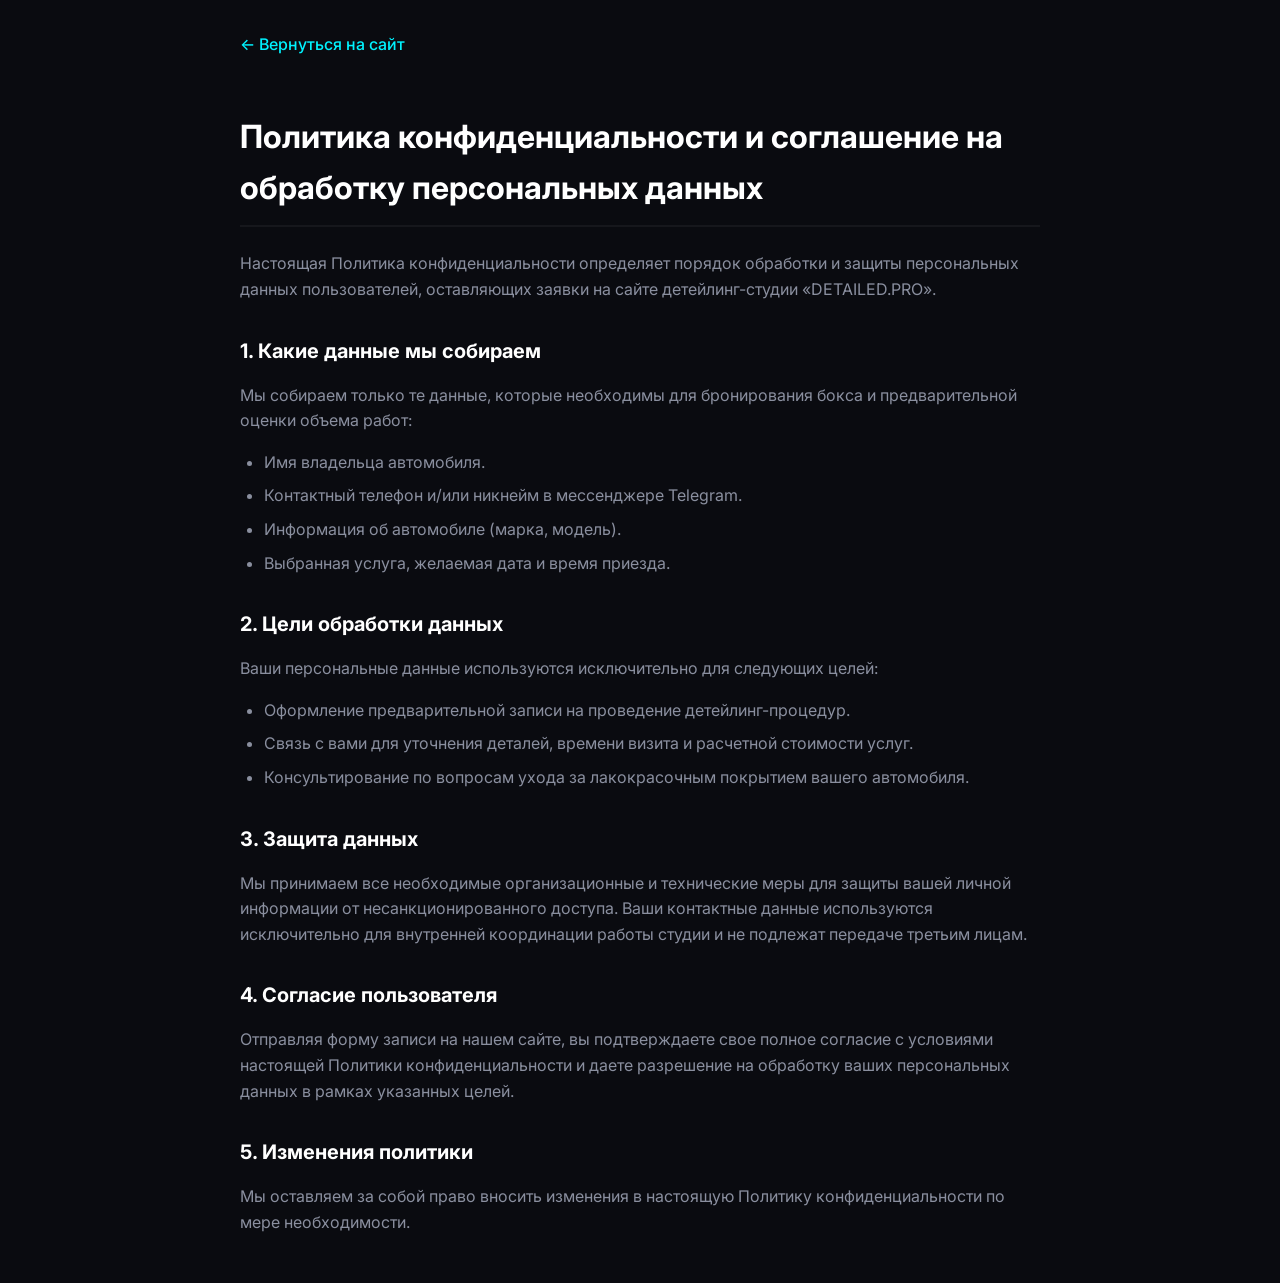
==== privacy.html @ 7150f1df "Initial commit: Premium landing page and deployment script" ====
<!DOCTYPE html>
<html lang="ru">
<head>
    <meta charset="UTF-8">
    <meta name="viewport" content="width=device-width, initial-scale=1.0">
    <title>Политика конфиденциальности — DETAILED.PRO</title>
    <link href="https://fonts.googleapis.com/css2?family=Inter:wght@400;500;600;700&display=swap" rel="stylesheet">
    <style>
        body {
            font-family: 'Inter', sans-serif;
            line-height: 1.6;
            color: #8a8f9f;
            max-width: 800px;
            margin: 0 auto;
            padding: 2rem 1.5rem;
            background-color: #0a0b10;
        }
        h1 {
            color: #ffffff;
            font-size: 2rem;
            margin-bottom: 1.5rem;
            border-bottom: 2px solid rgba(255, 255, 255, 0.05);
            padding-bottom: 0.75rem;
        }
        h2 {
            color: #ffffff;
            font-size: 1.25rem;
            margin-top: 2rem;
            margin-bottom: 1rem;
        }
        p {
            margin-bottom: 1rem;
        }
        .back-link {
            display: inline-block;
            margin-bottom: 2rem;
            color: #00f2fe;
            text-decoration: none;
            font-weight: 500;
        }
        .back-link:hover {
            text-decoration: underline;
        }
        ul {
            margin-bottom: 1rem;
            padding-left: 1.5rem;
        }
        li {
            margin-bottom: 0.5rem;
        }
    </style>
</head>
<body>
    <a href="index.html" class="back-link">&larr; Вернуться на сайт</a>
    <h1>Политика конфиденциальности и соглашение на обработку персональных данных</h1>
    
    <p>Настоящая Политика конфиденциальности определяет порядок обработки и защиты персональных данных пользователей, оставляющих заявки на сайте детейлинг-студии «DETAILED.PRO».</p>
    
    <h2>1. Какие данные мы собираем</h2>
    <p>Мы собираем только те данные, которые необходимы для бронирования бокса и предварительной оценки объема работ:</p>
    <ul>
        <li>Имя владельца автомобиля.</li>
        <li>Контактный телефон и/или никнейм в мессенджере Telegram.</li>
        <li>Информация об автомобиле (марка, модель).</li>
        <li>Выбранная услуга, желаемая дата и время приезда.</li>
    </ul>

    <h2>2. Цели обработки данных</h2>
    <p>Ваши персональные данные используются исключительно для следующих целей:</p>
    <ul>
        <li>Оформление предварительной записи на проведение детейлинг-процедур.</li>
        <li>Связь с вами для уточнения деталей, времени визита и расчетной стоимости услуг.</li>
        <li>Консультирование по вопросам ухода за лакокрасочным покрытием вашего автомобиля.</li>
    </ul>

    <h2>3. Защита данных</h2>
    <p>Мы принимаем все необходимые организационные и технические меры для защиты вашей личной информации от несанкционированного доступа. Ваши контактные данные используются исключительно для внутренней координации работы студии и не подлежат передаче третьим лицам.</p>

    <h2>4. Согласие пользователя</h2>
    <p>Отправляя форму записи на нашем сайте, вы подтверждаете свое полное согласие с условиями настоящей Политики конфиденциальности и даете разрешение на обработку ваших персональных данных в рамках указанных целей.</p>

    <h2>5. Изменения политики</h2>
    <p>Мы оставляем за собой право вносить изменения в настоящую Политику конфиденциальности по мере необходимости.</p>
</body>
</html>
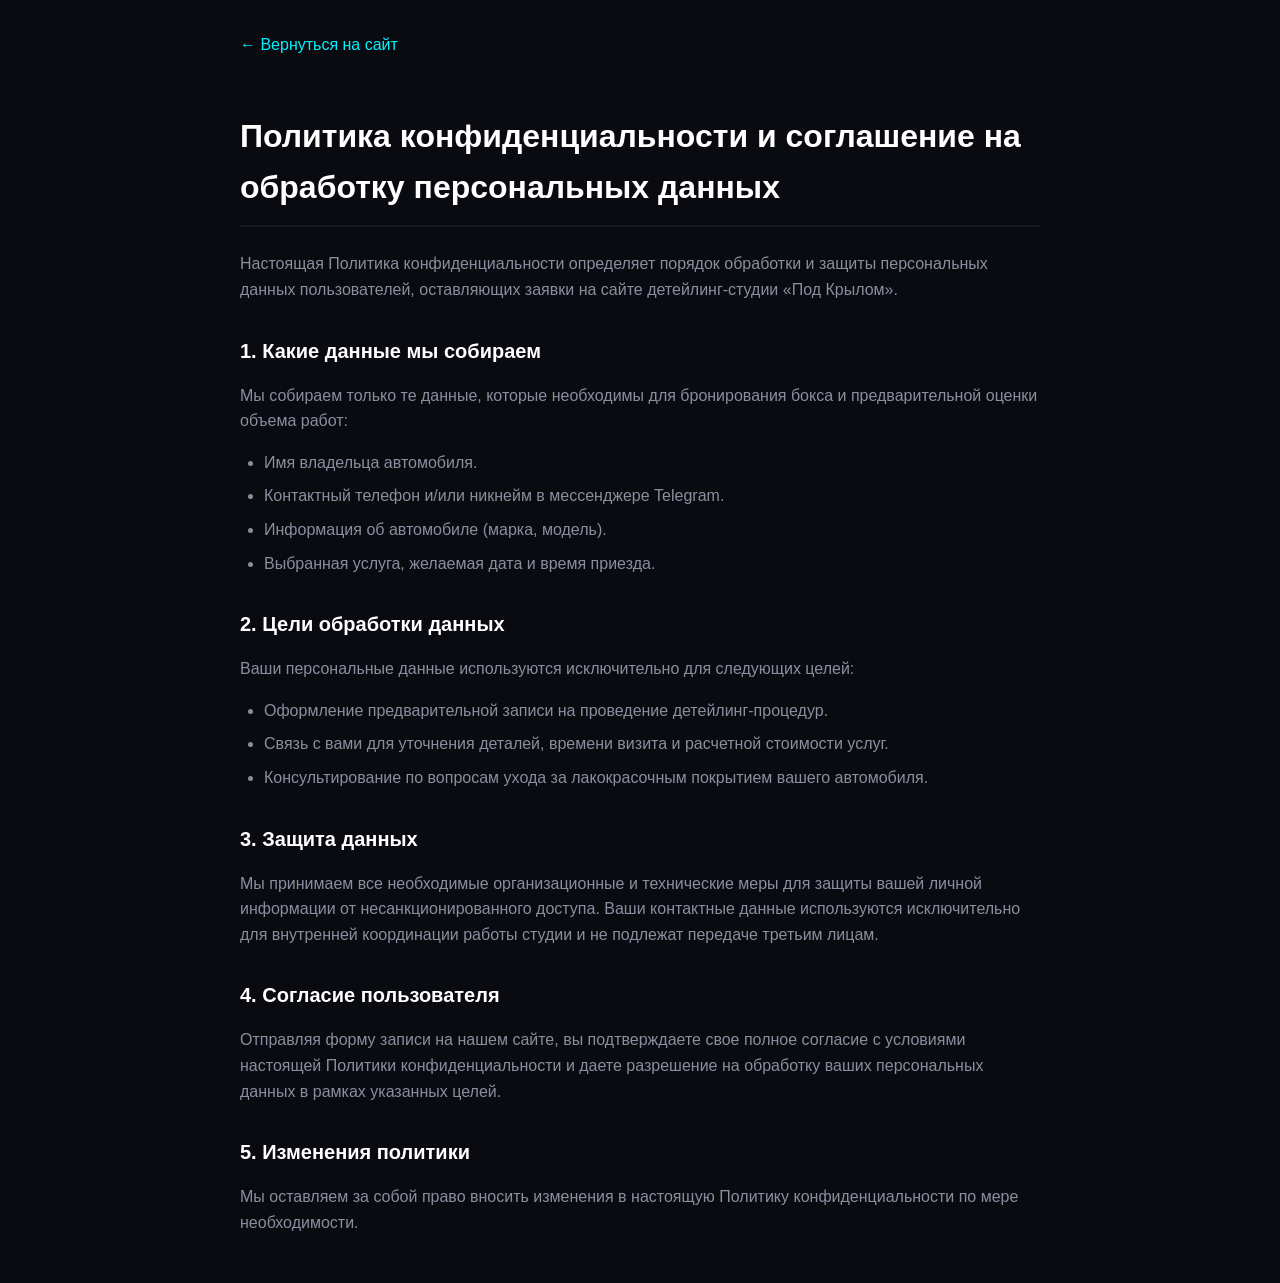
==== commit 8fd903b5: "Deploy updated detailing landing" ====
--- a/privacy.html
+++ b/privacy.html
@@ -3,11 +3,10 @@
 <head>
     <meta charset="UTF-8">
     <meta name="viewport" content="width=device-width, initial-scale=1.0">
-    <title>Политика конфиденциальности — DETAILED.PRO</title>
-    <link href="https://fonts.googleapis.com/css2?family=Inter:wght@400;500;600;700&display=swap" rel="stylesheet">
+    <title>Политика конфиденциальности — Под Крылом</title>
     <style>
         body {
-            font-family: 'Inter', sans-serif;
+            font-family: Inter, -apple-system, BlinkMacSystemFont, "Segoe UI", sans-serif;
             line-height: 1.6;
             color: #8a8f9f;
             max-width: 800px;
@@ -54,7 +53,7 @@
     <a href="index.html" class="back-link">&larr; Вернуться на сайт</a>
     <h1>Политика конфиденциальности и соглашение на обработку персональных данных</h1>
     
-    <p>Настоящая Политика конфиденциальности определяет порядок обработки и защиты персональных данных пользователей, оставляющих заявки на сайте детейлинг-студии «DETAILED.PRO».</p>
+    <p>Настоящая Политика конфиденциальности определяет порядок обработки и защиты персональных данных пользователей, оставляющих заявки на сайте детейлинг-студии «Под Крылом».</p>
     
     <h2>1. Какие данные мы собираем</h2>
     <p>Мы собираем только те данные, которые необходимы для бронирования бокса и предварительной оценки объема работ:</p>
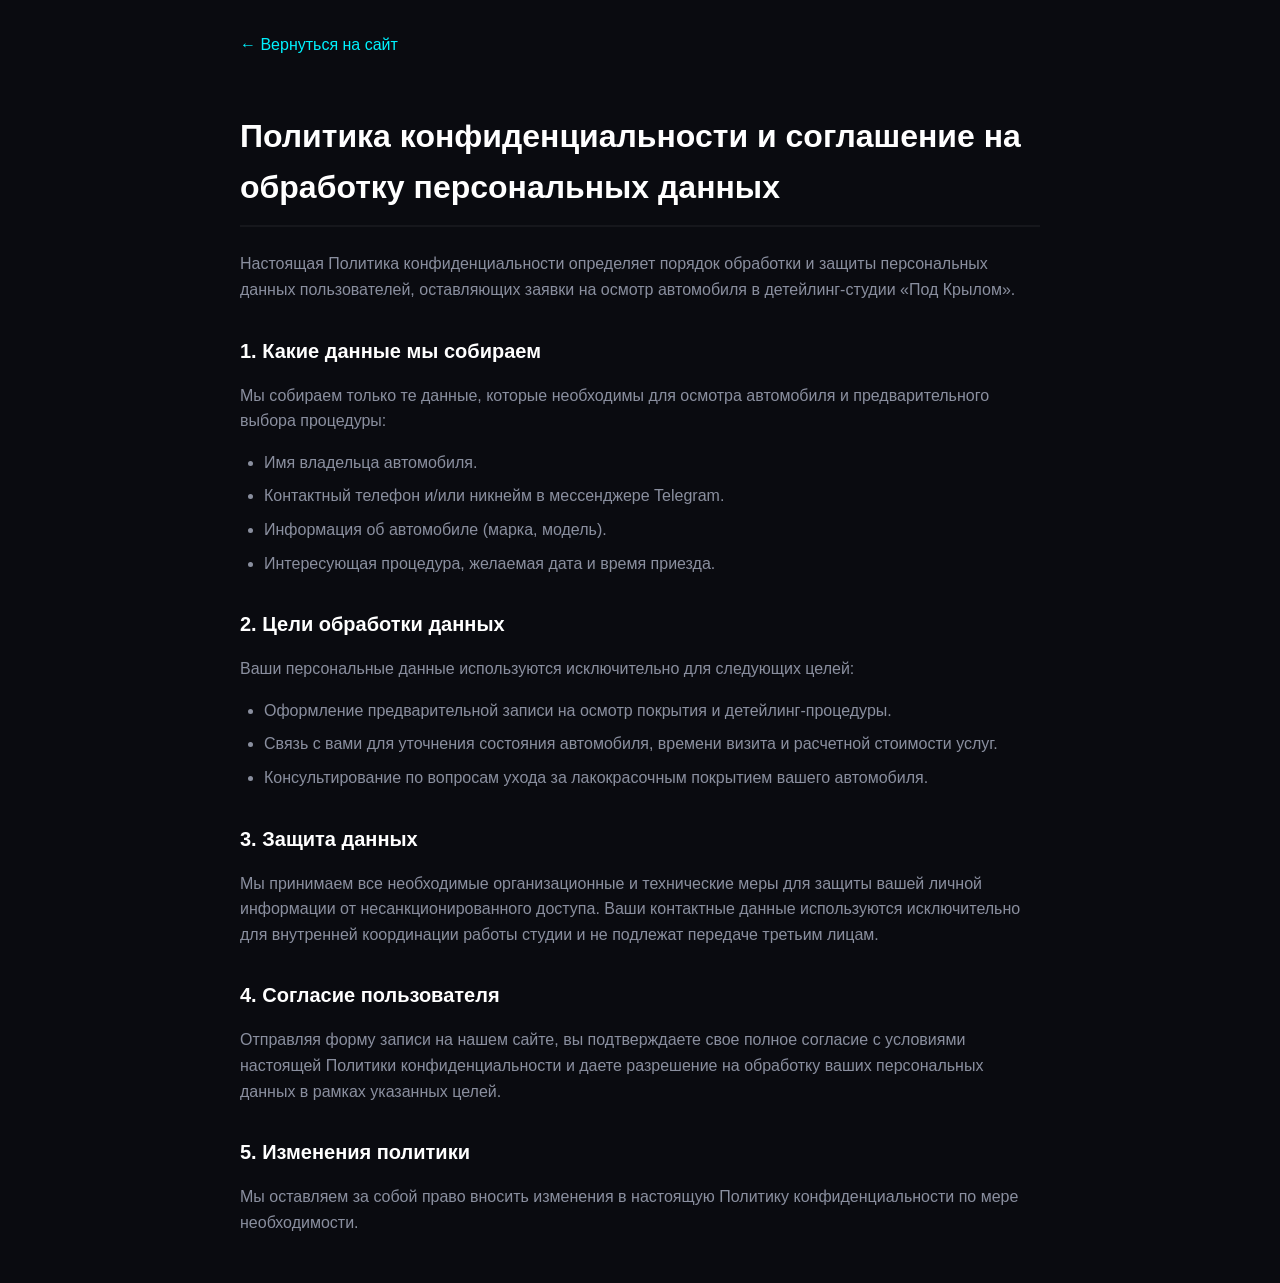
==== commit 9283c1ab: "Update detailing landing with diagnostic flow" ====
--- a/privacy.html
+++ b/privacy.html
@@ -53,22 +53,22 @@
     <a href="index.html" class="back-link">&larr; Вернуться на сайт</a>
     <h1>Политика конфиденциальности и соглашение на обработку персональных данных</h1>
     
-    <p>Настоящая Политика конфиденциальности определяет порядок обработки и защиты персональных данных пользователей, оставляющих заявки на сайте детейлинг-студии «Под Крылом».</p>
+    <p>Настоящая Политика конфиденциальности определяет порядок обработки и защиты персональных данных пользователей, оставляющих заявки на осмотр автомобиля в детейлинг-студии «Под Крылом».</p>
     
     <h2>1. Какие данные мы собираем</h2>
-    <p>Мы собираем только те данные, которые необходимы для бронирования бокса и предварительной оценки объема работ:</p>
+    <p>Мы собираем только те данные, которые необходимы для осмотра автомобиля и предварительного выбора процедуры:</p>
     <ul>
         <li>Имя владельца автомобиля.</li>
         <li>Контактный телефон и/или никнейм в мессенджере Telegram.</li>
         <li>Информация об автомобиле (марка, модель).</li>
-        <li>Выбранная услуга, желаемая дата и время приезда.</li>
+        <li>Интересующая процедура, желаемая дата и время приезда.</li>
     </ul>
 
     <h2>2. Цели обработки данных</h2>
     <p>Ваши персональные данные используются исключительно для следующих целей:</p>
     <ul>
-        <li>Оформление предварительной записи на проведение детейлинг-процедур.</li>
-        <li>Связь с вами для уточнения деталей, времени визита и расчетной стоимости услуг.</li>
+        <li>Оформление предварительной записи на осмотр покрытия и детейлинг-процедуры.</li>
+        <li>Связь с вами для уточнения состояния автомобиля, времени визита и расчетной стоимости услуг.</li>
         <li>Консультирование по вопросам ухода за лакокрасочным покрытием вашего автомобиля.</li>
     </ul>
 
